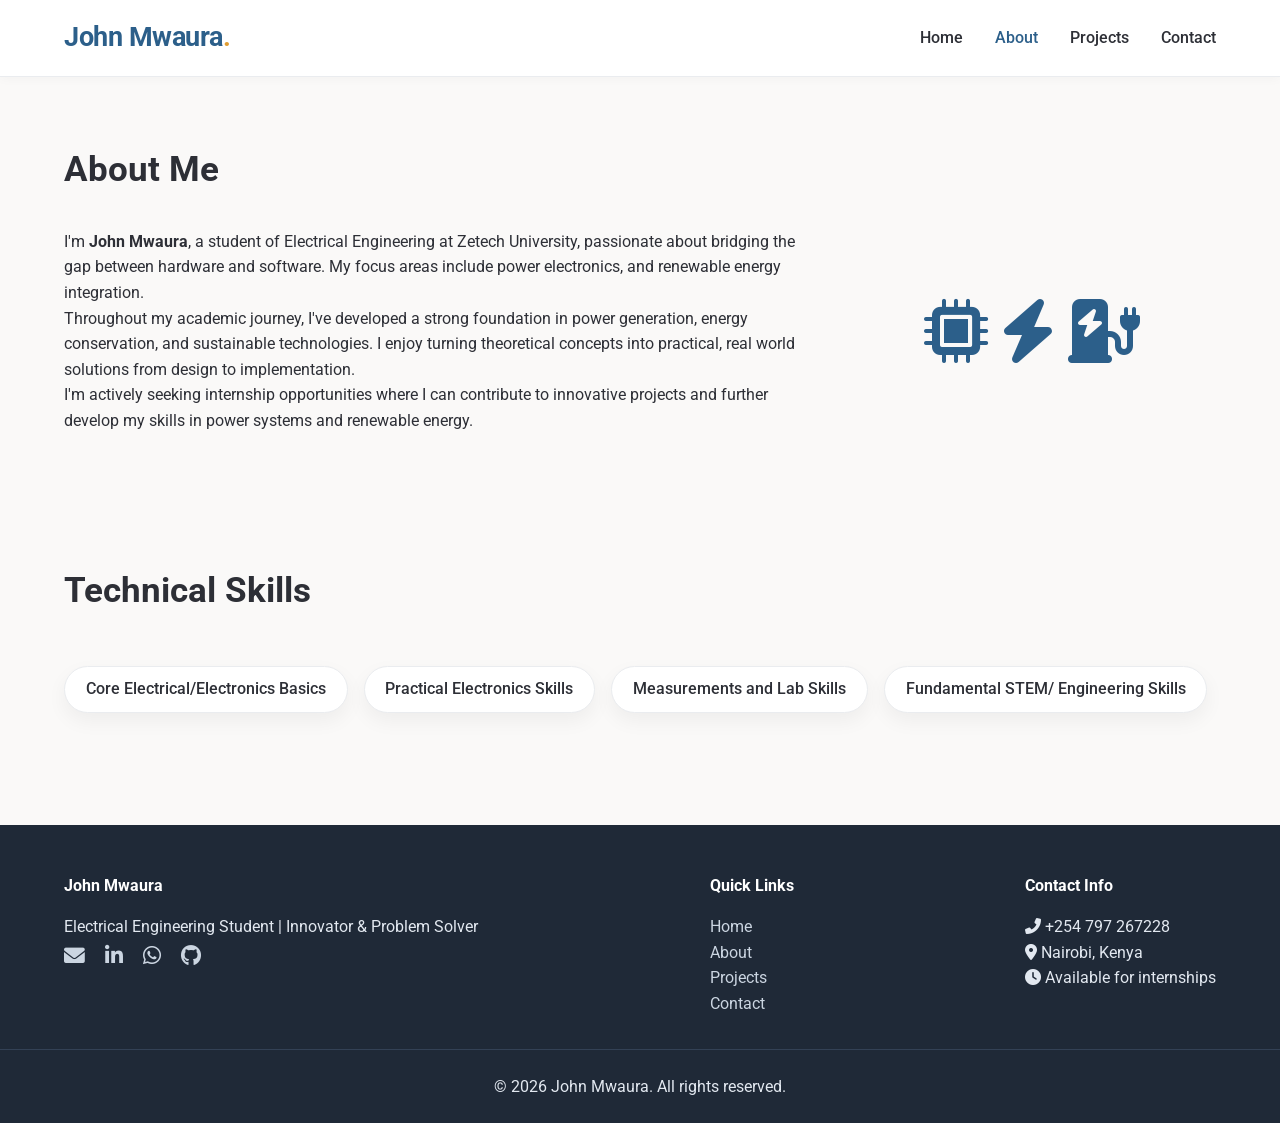
==== about.html @ 508e1bda "initial commit - EEE-portfolio" ====
<!DOCTYPE html>
<html lang="en">
<head>
    <meta charset="UTF-8">
    <meta name="viewport" content="width=device-width, initial-scale=1.0, viewport-fit=cover">
    <title>About Me | John Mwaura - Electrical Engineering Portfolio</title>
    <link rel="stylesheet" href="css/style.css">
    <link rel="icon" type="image/x-icon" href="assets/favicon.ico">
    <link rel="stylesheet" href="https://cdnjs.cloudflare.com/ajax/libs/font-awesome/6.0.0-beta3/css/all.min.css">
    <link href="https://fonts.googleapis.com/css2?family=Roboto:wght@300;400;500;700&family=Lato:wght@300;400;700&display=swap" rel="stylesheet">
</head>
<body>

    <header class="main-header">
        <div class="container nav-container">
            <div class="logo">
                <a href="index.html">John Mwaura<span class="dot">.</span></a>
            </div>
            <nav class="navbar">
                <ul class="nav-menu" id="navMenu">
                    <li><a href="index.html" class="nav-link">Home</a></li>
                    <li><a href="about.html" class="nav-link active">About</a></li>
                    <li><a href="projects.html" class="nav-link">Projects</a></li>
                    <li><a href="contact.html" class="nav-link">Contact</a></li>
                </ul>
                <div class="hamburger" id="hamburger">
                    <i class="fas fa-bars"></i>
                </div>
            </nav>
        </div>
    </header>

    <main>
        <!-- About Me Section -->
        <section class="page-section about-section">
            <div class="container">
                <h2 class="section-title scroll-fade">About Me</h2>
                <div class="about-content">
                    <div class="about-text scroll-fade">
                        <p>I'm <strong>John Mwaura</strong>, a student of Electrical Engineering at Zetech University, passionate about bridging the gap between hardware and software. My focus areas include power electronics, and renewable energy integration.</p>
                        <p>Throughout my academic journey, I've developed a strong foundation in power generation, energy conservation, and sustainable technologies. I enjoy turning theoretical concepts into practical, real world solutions from design to implementation.</p>
                        <p>I'm actively seeking internship opportunities where I can contribute to innovative projects and further develop my skills in power systems and renewable energy.</p>
                    </div>
                    <div class="about-image scroll-fade">
                        <i class="fas fa-microchip"></i>
                        <i class="fas fa-bolt"></i>
                        <i class="fas fa-charging-station"></i>
                    </div>
                </div>
            </div>
        </section>

        <!-- Skills Section (Badges/Pills) -->
        <section id="skills" class="page-section skills-section">
            <div class="container">
                <h2 class="section-title scroll-fade">Technical Skills</h2>
                <div class="skills-grid">
                    <div class="skill-card scroll-fade"><span>Core Electrical/Electronics Basics</span></div>
                    <div class="skill-card scroll-fade"><span>Practical Electronics Skills</span></div>
                    <div class="skill-card scroll-fade"><span>Measurements and Lab Skills</span></div>
                    <div class="skill-card scroll-fade"><span>Fundamental STEM/ Engineering Skills</span></div>
                </div>
            </div>
        </section>
    </main>

    <footer class="main-footer">
        <div class="container footer-container">
            <div class="footer-col">
                <h4>John Mwaura</h4>
                <p>Electrical Engineering Student | Innovator & Problem Solver</p>
                <div class="social-icons">
                    <a href="mailto:johnym802@gmail.com" aria-label="Email"><i class="fas fa-envelope"></i></a>
                    <a href="https://www.linkedin.com/in/john-mwaura-43797a3a8/" aria-label="LinkedIn"><i class="fab fa-linkedin-in"></i></a>
                    <a href="https://wa.me/+254797267228" aria-label="WhatsApp"><i class="fab fa-whatsapp"></i></a>
                    <a href="https://github.com/Johnycodes-995" aria-label="GitHub"><i class="fab fa-github"></i></a>
                </div>
            </div>
            <div class="footer-col">
                <h4>Quick Links</h4>
                <ul>
                    <li><a href="index.html">Home</a></li>
                    <li><a href="about.html">About</a></li>
                    <li><a href="projects.html">Projects</a></li>
                    <li><a href="contact.html">Contact</a></li>
                </ul>
            </div>
            <div class="footer-col">
                <h4>Contact Info</h4>
                <p><i class="fas fa-phone-alt"></i> +254 797 267228</p>
                <p><i class="fas fa-map-marker-alt"></i> Nairobi, Kenya</p>
                <p><i class="fas fa-clock"></i> Available for internships</p>
            </div>
        </div>
        <div class="footer-bottom">
            <p>&copy; <span id="currentYear"></span> John Mwaura. All rights reserved.</p>
        </div>
    </footer>

    <script src="js/script.js"></script>
    <script>
        document.getElementById('currentYear').innerText = new Date().getFullYear();
        const hamburger = document.getElementById('hamburger');
        const navMenu = document.getElementById('navMenu');
        if (hamburger) {
            hamburger.addEventListener('click', () => navMenu.classList.toggle('active'));
        }
    </script>
</body>
</html>
---- css/style.css ----
/* ========== GLOBAL RESET & VARIABLES ========== */
* {
    margin: 0;
    padding: 0;
    box-sizing: border-box;
}

:root {
    --bg-light: #faf9f8;
    --bg-white: #ffffff;
    --text-dark: #2d2f36;
    --text-muted: #5a5e6a;
    --primary: #2c5f8a;
    --primary-dark: #1e3e5c;
    --accent: #e09d32;
    --success: #2e7d64;
    --error: #c44536;
    --border-light: #eaecef;
    --shadow-sm: 0 8px 20px rgba(0, 0, 0, 0.05);
    --shadow-md: 0 12px 28px rgba(0, 0, 0, 0.08);
    --transition: all 0.3s ease;
}

body {
    font-family: 'Roboto', 'Lato', sans-serif;
    background: var(--bg-light);
    color: var(--text-dark);
    line-height: 1.6;
    scroll-behavior: smooth;
}

.container {
    width: 90%;
    max-width: 1200px;
    margin: 0 auto;
}

/* ========== HEADER & NAV ========== */
.main-header {
    background: var(--bg-white);
    box-shadow: 0 2px 10px rgba(0, 0, 0, 0.03);
    position: sticky;
    top: 0;
    z-index: 1000;
    backdrop-filter: blur(2px);
    border-bottom: 1px solid var(--border-light);
}

.nav-container {
    display: flex;
    justify-content: space-between;
    align-items: center;
    padding: 1rem 0;
}

.logo a {
    font-size: 1.7rem;
    font-weight: 700;
    color: var(--primary);
    text-decoration: none;
    letter-spacing: -0.5px;
}

.dot {
    color: var(--accent);
}

.nav-menu {
    display: flex;
    list-style: none;
    gap: 2rem;
}

.nav-link {
    text-decoration: none;
    font-weight: 500;
    color: var(--text-dark);
    transition: var(--transition);
}

.nav-link:hover, .nav-link.active {
    color: var(--primary);
}

.hamburger {
    display: none;
    font-size: 1.6rem;
    cursor: pointer;
    color: var(--primary);
}

/* ========== BUTTONS ========== */
.btn {
    display: inline-block;
    padding: 0.8rem 1.8rem;
    border-radius: 40px;
    font-weight: 500;
    text-decoration: none;
    transition: var(--transition);
    cursor: pointer;
    border: none;
    font-size: 1rem;
}

.btn-primary {
    background: var(--primary);
    color: white;
    box-shadow: var(--shadow-sm);
}

.btn-primary:hover {
    background: var(--primary-dark);
    transform: translateY(-2px);
}

/* ========== HERO SECTION (INDEX) ========== */
.hero {
    padding: 5rem 0;
    background: linear-gradient(135deg, #ffffff 0%, #f4f7fc 100%);
}

.hero-content {
    display: flex;
    align-items: center;
    justify-content: space-between;
    gap: 2rem;
    flex-wrap: wrap;
}

.hero-text {
    flex: 1;
}

.hero-text h1 {
    font-size: 3.2rem;
    font-weight: 700;
    color: var(--primary-dark);
    margin-bottom: 0.5rem;
}

.hero-title {
    font-size: 1.5rem;
    color: var(--accent);
    font-weight: 500;
    margin-bottom: 1rem;
}

.hero-tagline {
    font-size: 1.1rem;
    color: var(--text-muted);
    margin-bottom: 2rem;
}

.hero-illustration i {
    font-size: 8rem;
    color: var(--primary);
    opacity: 0.7;
}

/* preview cards */
.preview-section {
    padding: 4rem 0;
}

.preview-grid {
    display: grid;
    grid-template-columns: repeat(auto-fit, minmax(260px, 1fr));
    gap: 2rem;
}

.preview-card {
    background: white;
    padding: 2rem;
    border-radius: 20px;
    box-shadow: var(--shadow-sm);
    transition: var(--transition);
    text-align: center;
}

.preview-card:hover {
    transform: translateY(-5px);
    box-shadow: var(--shadow-md);
}

.preview-card i {
    font-size: 2.5rem;
    color: var(--primary);
    margin-bottom: 1rem;
}

.link-arrow {
    color: var(--primary);
    text-decoration: none;
    font-weight: 500;
}

/* ========== ABOUT PAGE ========== */
.page-section {
    padding: 4rem 0;
}

.section-title {
    font-size: 2.2rem;
    margin-bottom: 2rem;
    position: relative;
    display: inline-block;
}

.about-content {
    display: flex;
    gap: 3rem;
    align-items: center;
    flex-wrap: wrap;
}

.about-text {
    flex: 2;
}

.about-image {
    flex: 1;
    text-align: center;
    font-size: 4rem;
    color: var(--primary);
    display: flex;
    gap: 1rem;
    justify-content: center;
}

/* Skills badges */
.skills-grid {
    display: flex;
    flex-wrap: wrap;
    gap: 1rem;
    margin-top: 1rem;
}

.skill-card {
    background: white;
    padding: 0.6rem 1.3rem;
    border-radius: 40px;
    font-weight: 500;
    box-shadow: var(--shadow-sm);
    transition: var(--transition);
    border: 1px solid var(--border-light);
}

.skill-card:hover {
    transform: scale(1.02);
    border-color: var(--primary);
}

/* ========== PROJECTS GRID ========== */
.projects-grid {
    display: grid;
    grid-template-columns: repeat(auto-fill, minmax(320px, 1fr));
    gap: 2rem;
    margin-top: 2rem;
}

.project-card {
    background: white;
    border-radius: 24px;
    overflow: hidden;
    box-shadow: var(--shadow-sm);
    transition: var(--transition);
    cursor: pointer;
}

.project-card:hover {
    transform: translateY(-5px);
    box-shadow: var(--shadow-md);
}

.project-img {
    width: 100%;
    height: 200px;
    object-fit: cover;
    background: #d9e2ec;
    cursor: pointer;
    transition: 0.2s;
}

.project-info {
    padding: 1.5rem;
}

.project-info h3 {
    font-size: 1.4rem;
    margin-bottom: 0.5rem;
}

.expandable-details {
    max-height: 0;
    overflow: hidden;
    transition: max-height 0.4s ease-out;
    background: #f9fafb;
    margin-top: 1rem;
    padding: 0 1rem;
    border-radius: 16px;
}

.project-card.expanded .expandable-details {
    max-height: 300px;
    padding: 1rem;
}

/* Lightbox Modal */
.modal {
    display: none;
    position: fixed;
    z-index: 2000;
    left: 0;
    top: 0;
    width: 100%;
    height: 100%;
    background-color: rgba(0,0,0,0.85);
    justify-content: center;
    align-items: center;
}
.modal-content {
    max-width: 90%;
    max-height: 90%;
    border-radius: 12px;
}
.close-modal {
    position: absolute;
    top: 25px;
    right: 35px;
    color: #fff;
    font-size: 40px;
    font-weight: bold;
    cursor: pointer;
}

/* ========== CONTACT FORM ========== */
.contact-wrapper {
    display: flex;
    gap: 3rem;
    flex-wrap: wrap;
}
.contact-info, .contact-form-container {
    flex: 1;
}
.form-group {
    margin-bottom: 1.5rem;
}
.form-group label {
    display: block;
    margin-bottom: 0.5rem;
    font-weight: 500;
}
.form-group input, .form-group textarea {
    width: 100%;
    padding: 0.8rem 1rem;
    border: 1px solid var(--border-light);
    border-radius: 12px;
    font-family: inherit;
    transition: 0.2s;
}
.form-group input:focus, .form-group textarea:focus {
    outline: none;
    border-color: var(--primary);
}
.feedback-message {
    margin-top: 1rem;
    font-weight: 500;
}
.success {
    color: var(--success);
}
.error {
    color: var(--error);
}

/* ========== FOOTER ========== */
.main-footer {
    background: #1f2937;
    color: #e2e8f0;
    padding-top: 3rem;
    margin-top: 3rem;
}
.footer-container {
    display: flex;
    flex-wrap: wrap;
    gap: 2rem;
    justify-content: space-between;
}
.footer-col h4 {
    color: white;
    margin-bottom: 1rem;
}
.footer-col ul {
    list-style: none;
}
.footer-col a {
    color: #cbd5e1;
    text-decoration: none;
}
.social-icons a {
    display: inline-block;
    margin-right: 1rem;
    font-size: 1.3rem;
    color: #cbd5e1;
}
.footer-bottom {
    text-align: center;
    padding: 1.5rem 0;
    border-top: 1px solid #334155;
    margin-top: 2rem;
}

/* ========== ANIMATIONS ========== */
.scroll-fade {
    opacity: 0;
    transform: translateY(20px);
    transition: opacity 0.6s ease, transform 0.6s ease;
}
.scroll-fade.visible {
    opacity: 1;
    transform: translateY(0);
}
.fade-in-up {
    animation: fadeUp 0.8s ease forwards;
}
@keyframes fadeUp {
    from { opacity: 0; transform: translateY(30px);}
    to { opacity: 1; transform: translateY(0);}
}

/* ========== RESPONSIVE ========== */
@media (max-width: 768px) {
    .hamburger {
        display: block;
    }
    .nav-menu {
        position: fixed;
        left: -100%;
        top: 70px;
        flex-direction: column;
        background: white;
        width: 100%;
        text-align: center;
        transition: 0.3s;
        padding: 2rem 0;
        box-shadow: 0 10px 20px rgba(0,0,0,0.05);
        gap: 1.5rem;
    }
    .nav-menu.active {
        left: 0;
    }
    .hero-text h1 {
        font-size: 2.2rem;
    }
    .hero-illustration i {
        font-size: 5rem;
    }
}
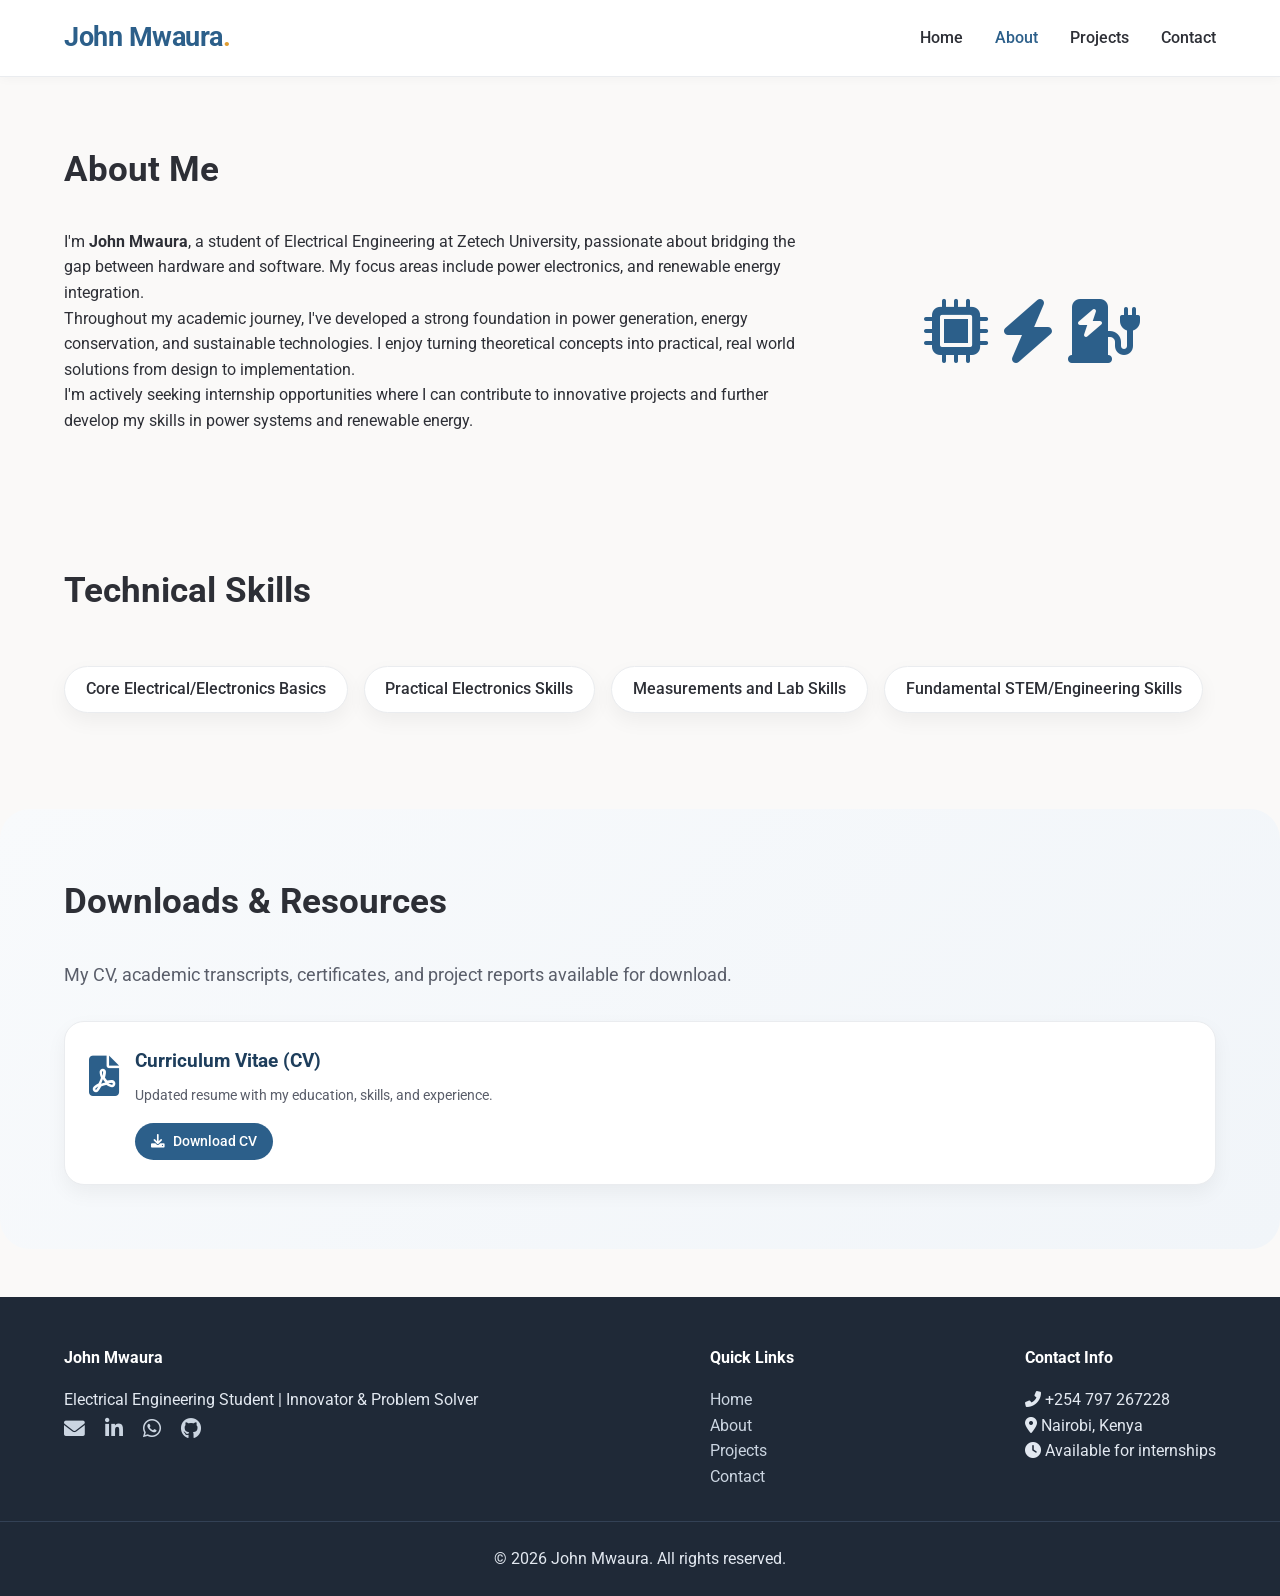
==== commit 6f99b9a6: "updated portfolio" ====
--- a/about.html
+++ b/about.html
@@ -58,7 +58,30 @@
                     <div class="skill-card scroll-fade"><span>Core Electrical/Electronics Basics</span></div>
                     <div class="skill-card scroll-fade"><span>Practical Electronics Skills</span></div>
                     <div class="skill-card scroll-fade"><span>Measurements and Lab Skills</span></div>
-                    <div class="skill-card scroll-fade"><span>Fundamental STEM/ Engineering Skills</span></div>
+                    <div class="skill-card scroll-fade"><span>Fundamental STEM/Engineering Skills</span></div>
+                </div>
+            </div>
+        </section>
+
+        <!-- NEW: Downloadable Documents Section -->
+        <section id="documents" class="page-section documents-section">
+            <div class="container">
+                <h2 class="section-title scroll-fade"> Downloads & Resources</h2>
+                <p class="section-subtitle scroll-fade">My CV, academic transcripts, certificates, and project reports available for download.</p>
+                <div class="documents-grid">
+                    <!-- CV / Resume -->
+                    <div class="document-card scroll-fade">
+                        <div class="document-icon">
+                            <i class="fas fa-file-pdf"></i>
+                        </div>
+                        <div class="document-info">
+                            <h3>Curriculum Vitae (CV)</h3>
+                            <p>Updated resume with my education, skills, and experience.</p>
+                            <a href="assets/documents/CV2.docx" class="btn-download" download>
+                                <i class="fas fa-download"></i> Download CV
+                            </a>
+                        </div>
+                    </div>
                 </div>
             </div>
         </section>
--- a/css/style.css
+++ b/css/style.css
@@ -113,7 +113,7 @@
     transform: translateY(-2px);
 }
 
-/* ========== HERO SECTION (INDEX) ========== */
+/* ========== HERO SECTION ========== */
 .hero {
     padding: 5rem 0;
     background: linear-gradient(135deg, #ffffff 0%, #f4f7fc 100%);
@@ -206,6 +206,12 @@
     display: inline-block;
 }
 
+.section-subtitle {
+    color: var(--text-muted);
+    margin-bottom: 2rem;
+    font-size: 1.1rem;
+}
+
 .about-content {
     display: flex;
     gap: 3rem;
@@ -250,10 +256,80 @@
     border-color: var(--primary);
 }
 
+/* ========== DOWNLOADABLE DOCUMENTS SECTION ========== */
+.documents-section {
+    background: linear-gradient(135deg, #f8fafc 0%, #f1f5f9 100%);
+    border-radius: 30px;
+    margin: 2rem 0;
+}
+
+.documents-grid {
+    display: grid;
+    grid-template-columns: repeat(auto-fit, minmax(280px, 1fr));
+    gap: 1.5rem;
+}
+
+.document-card {
+    background: white;
+    border-radius: 20px;
+    padding: 1.5rem;
+    display: flex;
+    gap: 1rem;
+    align-items: flex-start;
+    transition: var(--transition);
+    box-shadow: var(--shadow-sm);
+    border: 1px solid var(--border-light);
+}
+
+.document-card:hover {
+    transform: translateY(-3px);
+    box-shadow: var(--shadow-md);
+}
+
+.document-icon {
+    font-size: 2.5rem;
+    color: var(--primary);
+}
+
+.document-info {
+    flex: 1;
+}
+
+.document-info h3 {
+    font-size: 1.2rem;
+    margin-bottom: 0.5rem;
+    color: var(--primary-dark);
+}
+
+.document-info p {
+    font-size: 0.85rem;
+    color: var(--text-muted);
+    margin-bottom: 1rem;
+}
+
+.btn-download {
+    display: inline-flex;
+    align-items: center;
+    gap: 0.5rem;
+    background: var(--primary);
+    color: white;
+    padding: 0.5rem 1rem;
+    border-radius: 30px;
+    text-decoration: none;
+    font-size: 0.85rem;
+    font-weight: 500;
+    transition: var(--transition);
+}
+
+.btn-download:hover {
+    background: var(--primary-dark);
+    transform: translateY(-2px);
+}
+
 /* ========== PROJECTS GRID ========== */
 .projects-grid {
     display: grid;
-    grid-template-columns: repeat(auto-fill, minmax(320px, 1fr));
+    grid-template-columns: repeat(auto-fill, minmax(350px, 1fr));
     gap: 2rem;
     margin-top: 2rem;
 }
@@ -264,7 +340,6 @@
     overflow: hidden;
     box-shadow: var(--shadow-sm);
     transition: var(--transition);
-    cursor: pointer;
 }
 
 .project-card:hover {
@@ -272,13 +347,113 @@
     box-shadow: var(--shadow-md);
 }
 
-.project-img {
+/* Gallery Container */
+.project-gallery {
+    position: relative;
     width: 100%;
-    height: 200px;
+    height: 250px;
+    overflow: hidden;
+    background: #1a1a2e;
+}
+
+.gallery-slides {
+    display: flex;
+    transition: transform 0.4s ease;
+    height: 100%;
+}
+
+.gallery-slide {
+    min-width: 100%;
+    height: 100%;
+    display: flex;
+    align-items: center;
+    justify-content: center;
+    background: #1a1a2e;
+}
+
+.gallery-slide img {
+    width: 100%;
+    height: 100%;
     object-fit: cover;
-    background: #d9e2ec;
-    cursor: pointer;
-    transition: 0.2s;
+    cursor: pointer;
+}
+
+.gallery-slide video {
+    width: 100%;
+    height: 100%;
+    object-fit: cover;
+    cursor: pointer;
+}
+
+/* Gallery Navigation Buttons */
+.gallery-btn {
+    position: absolute;
+    top: 50%;
+    transform: translateY(-50%);
+    background: rgba(0,0,0,0.6);
+    color: white;
+    border: none;
+    width: 40px;
+    height: 40px;
+    border-radius: 50%;
+    cursor: pointer;
+    transition: var(--transition);
+    z-index: 10;
+}
+
+.gallery-btn:hover {
+    background: var(--primary);
+}
+
+.gallery-prev {
+    left: 10px;
+}
+
+.gallery-next {
+    right: 10px;
+}
+
+/* Gallery Indicators */
+.gallery-indicators {
+    position: absolute;
+    bottom: 10px;
+    left: 0;
+    right: 0;
+    display: flex;
+    justify-content: center;
+    gap: 8px;
+    z-index: 10;
+}
+
+.indicator {
+    width: 8px;
+    height: 8px;
+    border-radius: 50%;
+    background: rgba(255,255,255,0.5);
+    cursor: pointer;
+    transition: var(--transition);
+}
+
+.indicator.active {
+    background: var(--accent);
+    width: 20px;
+    border-radius: 4px;
+}
+
+/* Media Type Badge */
+.media-badge {
+    position: absolute;
+    top: 10px;
+    right: 10px;
+    background: rgba(0,0,0,0.7);
+    color: white;
+    padding: 4px 8px;
+    border-radius: 20px;
+    font-size: 0.7rem;
+    display: flex;
+    align-items: center;
+    gap: 4px;
+    z-index: 10;
 }
 
 .project-info {
@@ -288,24 +463,64 @@
 .project-info h3 {
     font-size: 1.4rem;
     margin-bottom: 0.5rem;
-}
-
+    color: var(--primary-dark);
+}
+
+/* FIXED: Expandable details with internal scroll on mobile */
 .expandable-details {
     max-height: 0;
-    overflow: hidden;
+    overflow-y: auto;
     transition: max-height 0.4s ease-out;
     background: #f9fafb;
     margin-top: 1rem;
-    padding: 0 1rem;
     border-radius: 16px;
 }
 
+/* On mobile, allow internal scrolling for long content */
+@media (max-width: 768px) {
+    .project-card.expanded .expandable-details {
+        max-height: 250px;
+        overflow-y: auto;
+        -webkit-overflow-scrolling: touch;
+    }
+}
+
+@media (min-width: 769px) {
+    .project-card.expanded .expandable-details {
+        max-height: 300px;
+    }
+}
+
 .project-card.expanded .expandable-details {
-    max-height: 300px;
     padding: 1rem;
 }
 
-/* Lightbox Modal */
+.expandable-details p {
+    margin-bottom: 0.8rem;
+}
+
+.expandable-details strong {
+    color: var(--primary);
+}
+
+.btn-expand {
+    margin-top: 12px;
+    background: none;
+    border: none;
+    color: var(--primary);
+    cursor: pointer;
+    font-weight: 500;
+    font-size: 0.9rem;
+    transition: var(--transition);
+    width: 100%;
+    text-align: left;
+}
+
+.btn-expand:hover {
+    color: var(--accent);
+}
+
+/* ========== LIGHTBOX MODAL (Updated for Gallery) ========== */
 .modal {
     display: none;
     position: fixed;
@@ -314,23 +529,81 @@
     top: 0;
     width: 100%;
     height: 100%;
-    background-color: rgba(0,0,0,0.85);
+    background-color: rgba(0,0,0,0.95);
     justify-content: center;
     align-items: center;
 }
-.modal-content {
+
+.modal-content-container {
+    position: relative;
     max-width: 90%;
     max-height: 90%;
+}
+
+.modal-content {
+    max-width: 100%;
+    max-height: 90vh;
+    object-fit: contain;
+    border-radius: 8px;
+    display: none;
+}
+
+.modal-video {
+    max-width: 90vw;
+    max-height: 90vh;
+    display: none;
+}
+
+.modal-video video,
+.modal-video iframe {
+    width: 100%;
+    max-width: 800px;
+    height: auto;
+    min-height: 400px;
     border-radius: 12px;
 }
+
 .close-modal {
     position: absolute;
-    top: 25px;
+    top: 20px;
     right: 35px;
     color: #fff;
     font-size: 40px;
     font-weight: bold;
     cursor: pointer;
+    z-index: 2001;
+    transition: var(--transition);
+}
+
+.close-modal:hover {
+    color: var(--accent);
+}
+
+.modal-prev, .modal-next {
+    position: absolute;
+    top: 50%;
+    transform: translateY(-50%);
+    background: rgba(255,255,255,0.2);
+    color: white;
+    border: none;
+    width: 50px;
+    height: 50px;
+    border-radius: 50%;
+    cursor: pointer;
+    transition: var(--transition);
+    z-index: 2001;
+}
+
+.modal-prev {
+    left: 20px;
+}
+
+.modal-next {
+    right: 20px;
+}
+
+.modal-prev:hover, .modal-next:hover {
+    background: var(--primary);
 }
 
 /* ========== CONTACT FORM ========== */
@@ -455,4 +728,18 @@
     .hero-illustration i {
         font-size: 5rem;
     }
+    .projects-grid {
+        grid-template-columns: 1fr;
+    }
+    .documents-grid {
+        grid-template-columns: 1fr;
+    }
+    .modal-prev, .modal-next {
+        width: 35px;
+        height: 35px;
+    }
+    .modal-video video,
+    .modal-video iframe {
+        min-height: 250px;
+    }
 }
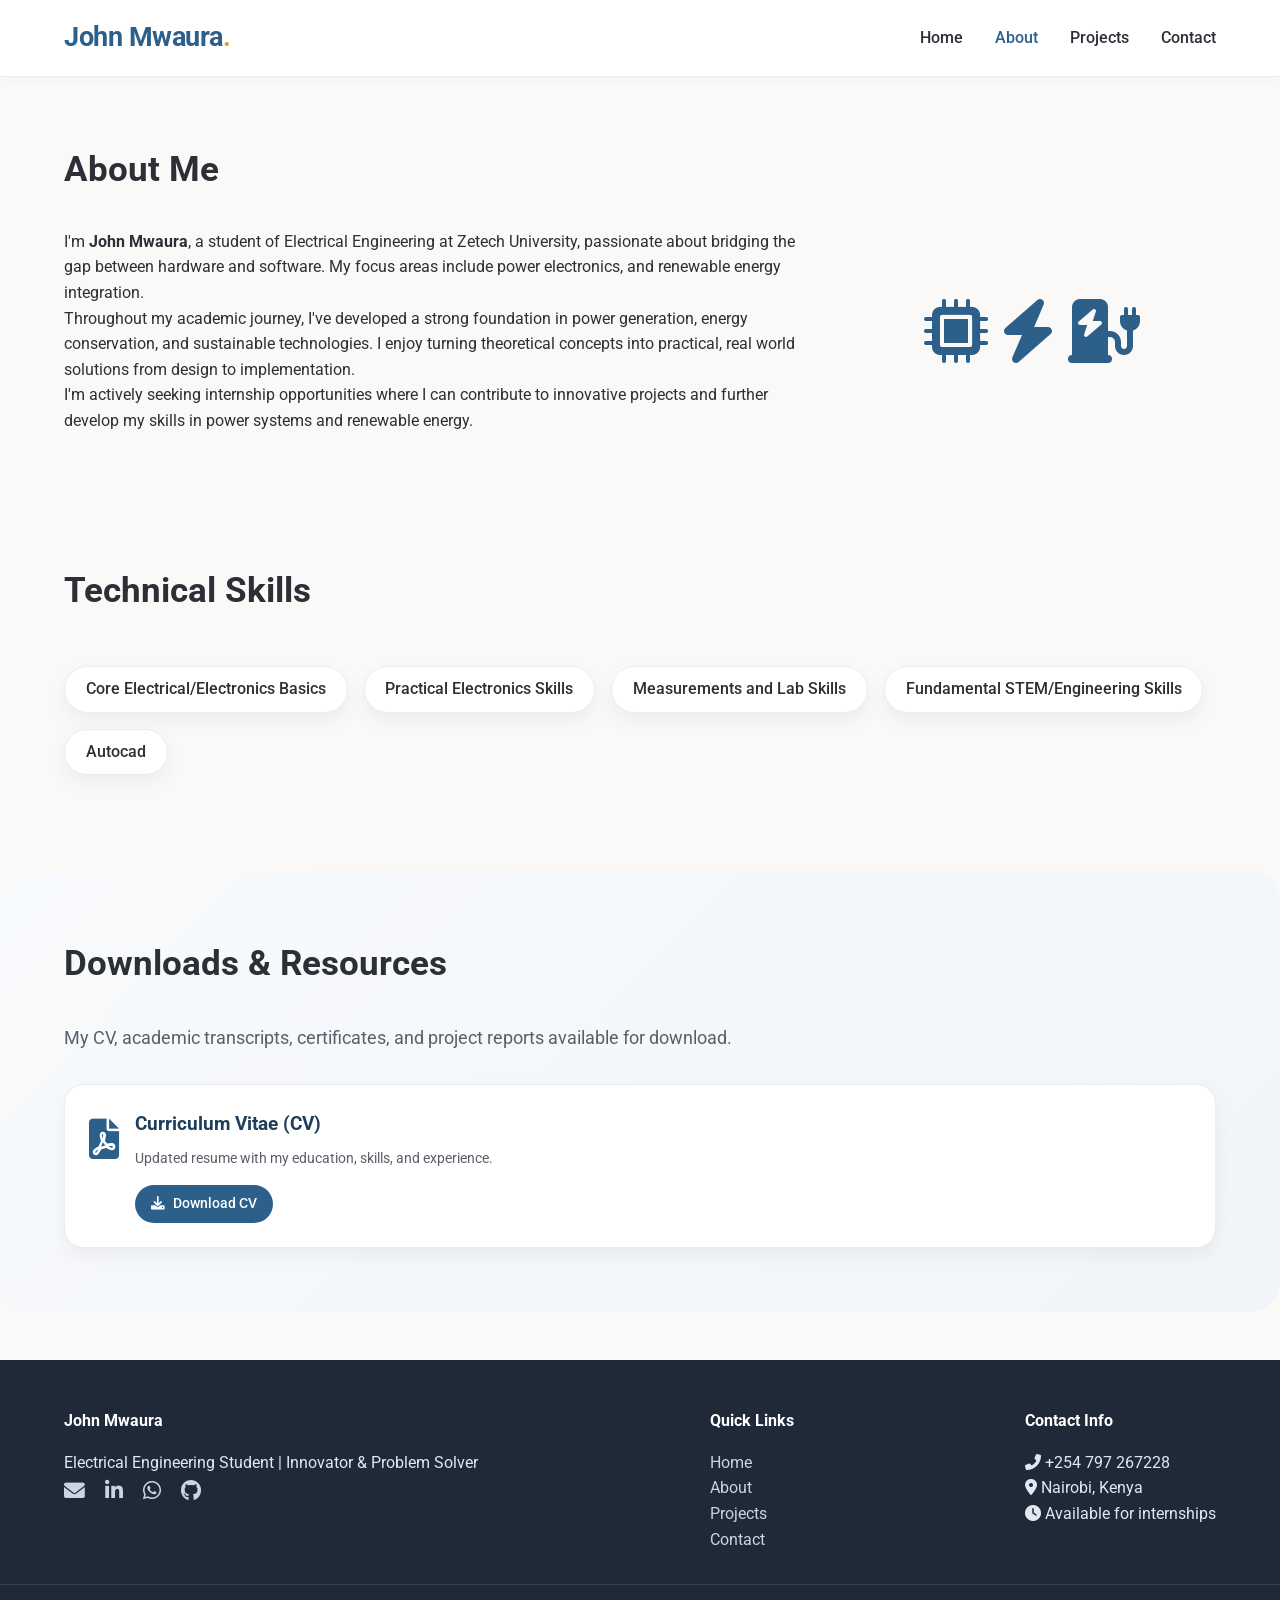
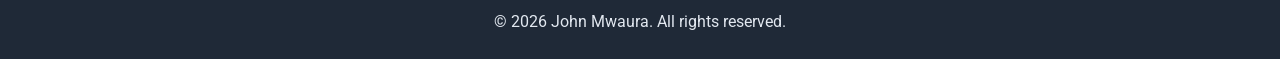
==== commit 1ca51c63: "updated skills" ====
--- a/about.html
+++ b/about.html
@@ -59,6 +59,7 @@
                     <div class="skill-card scroll-fade"><span>Practical Electronics Skills</span></div>
                     <div class="skill-card scroll-fade"><span>Measurements and Lab Skills</span></div>
                     <div class="skill-card scroll-fade"><span>Fundamental STEM/Engineering Skills</span></div>
+                    <div class="skill-card scroll-fade"><span>Autocad</span></div>
                 </div>
             </div>
         </section>
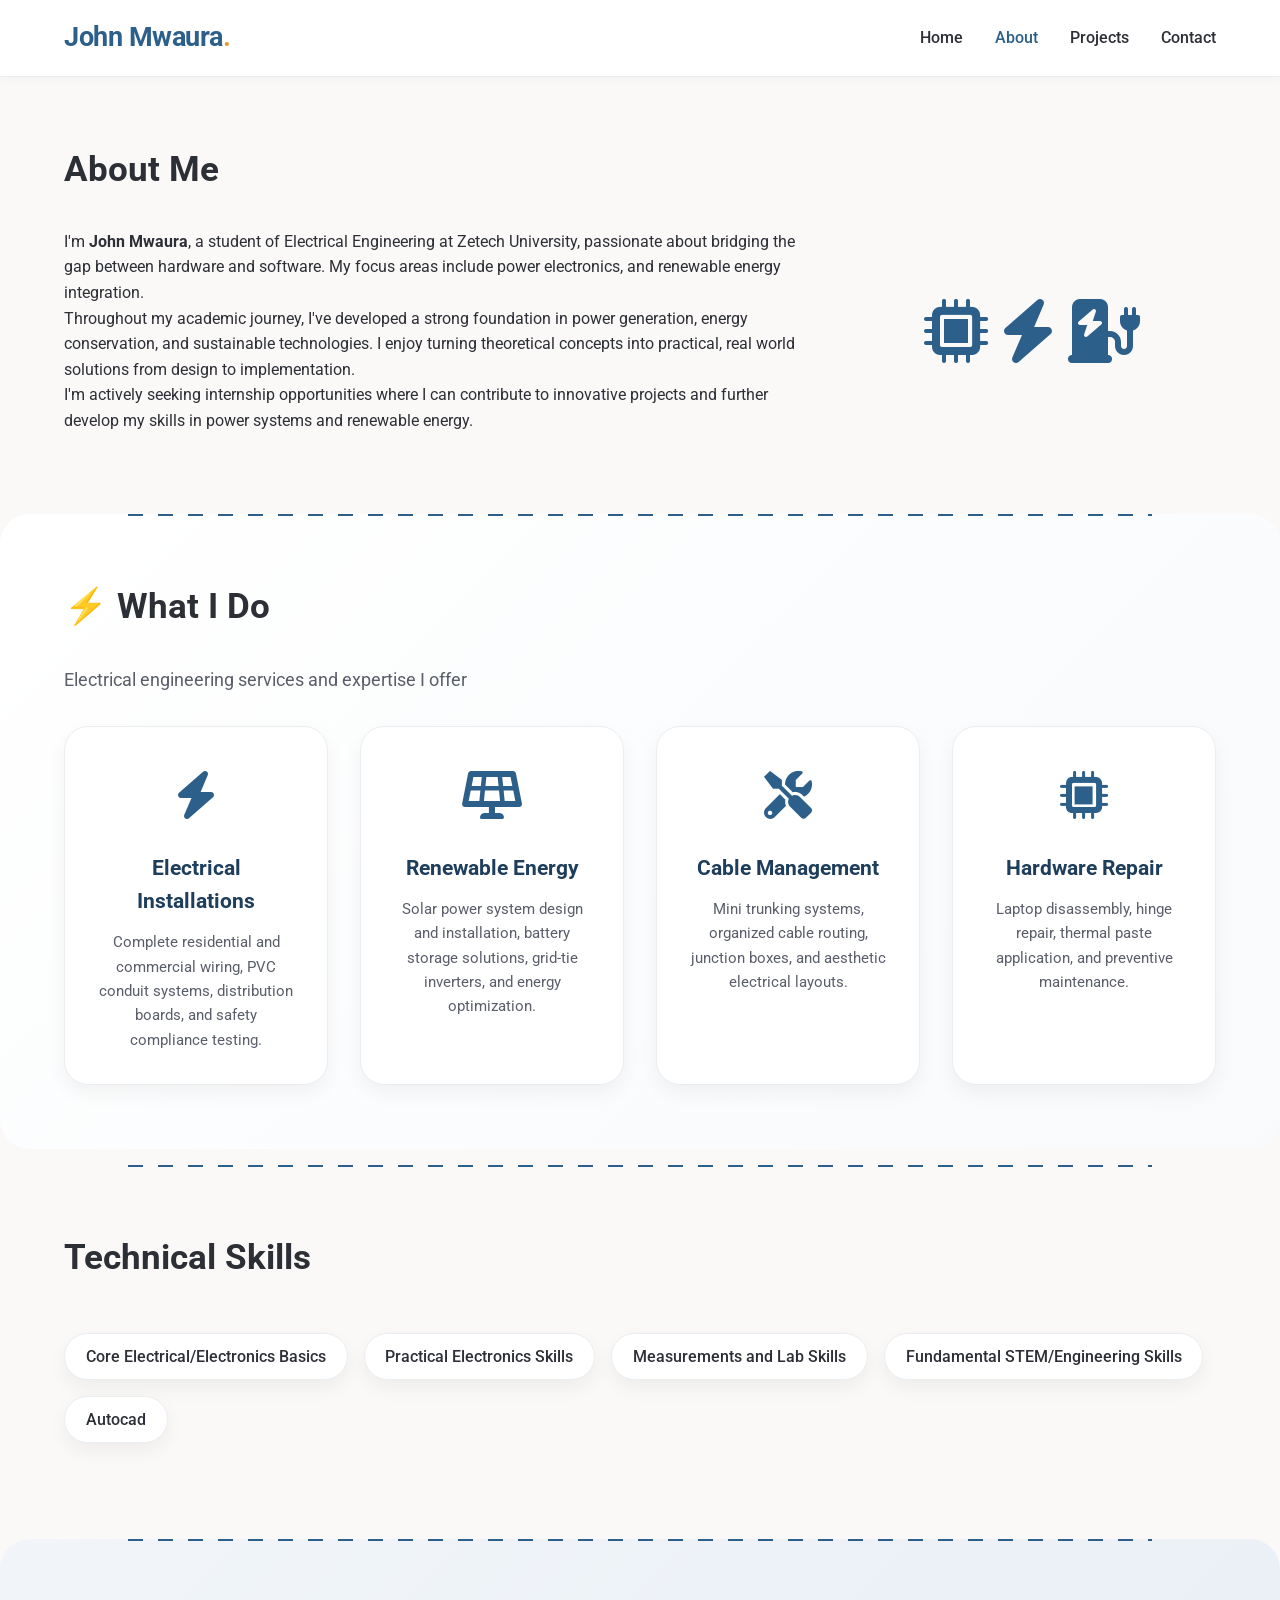
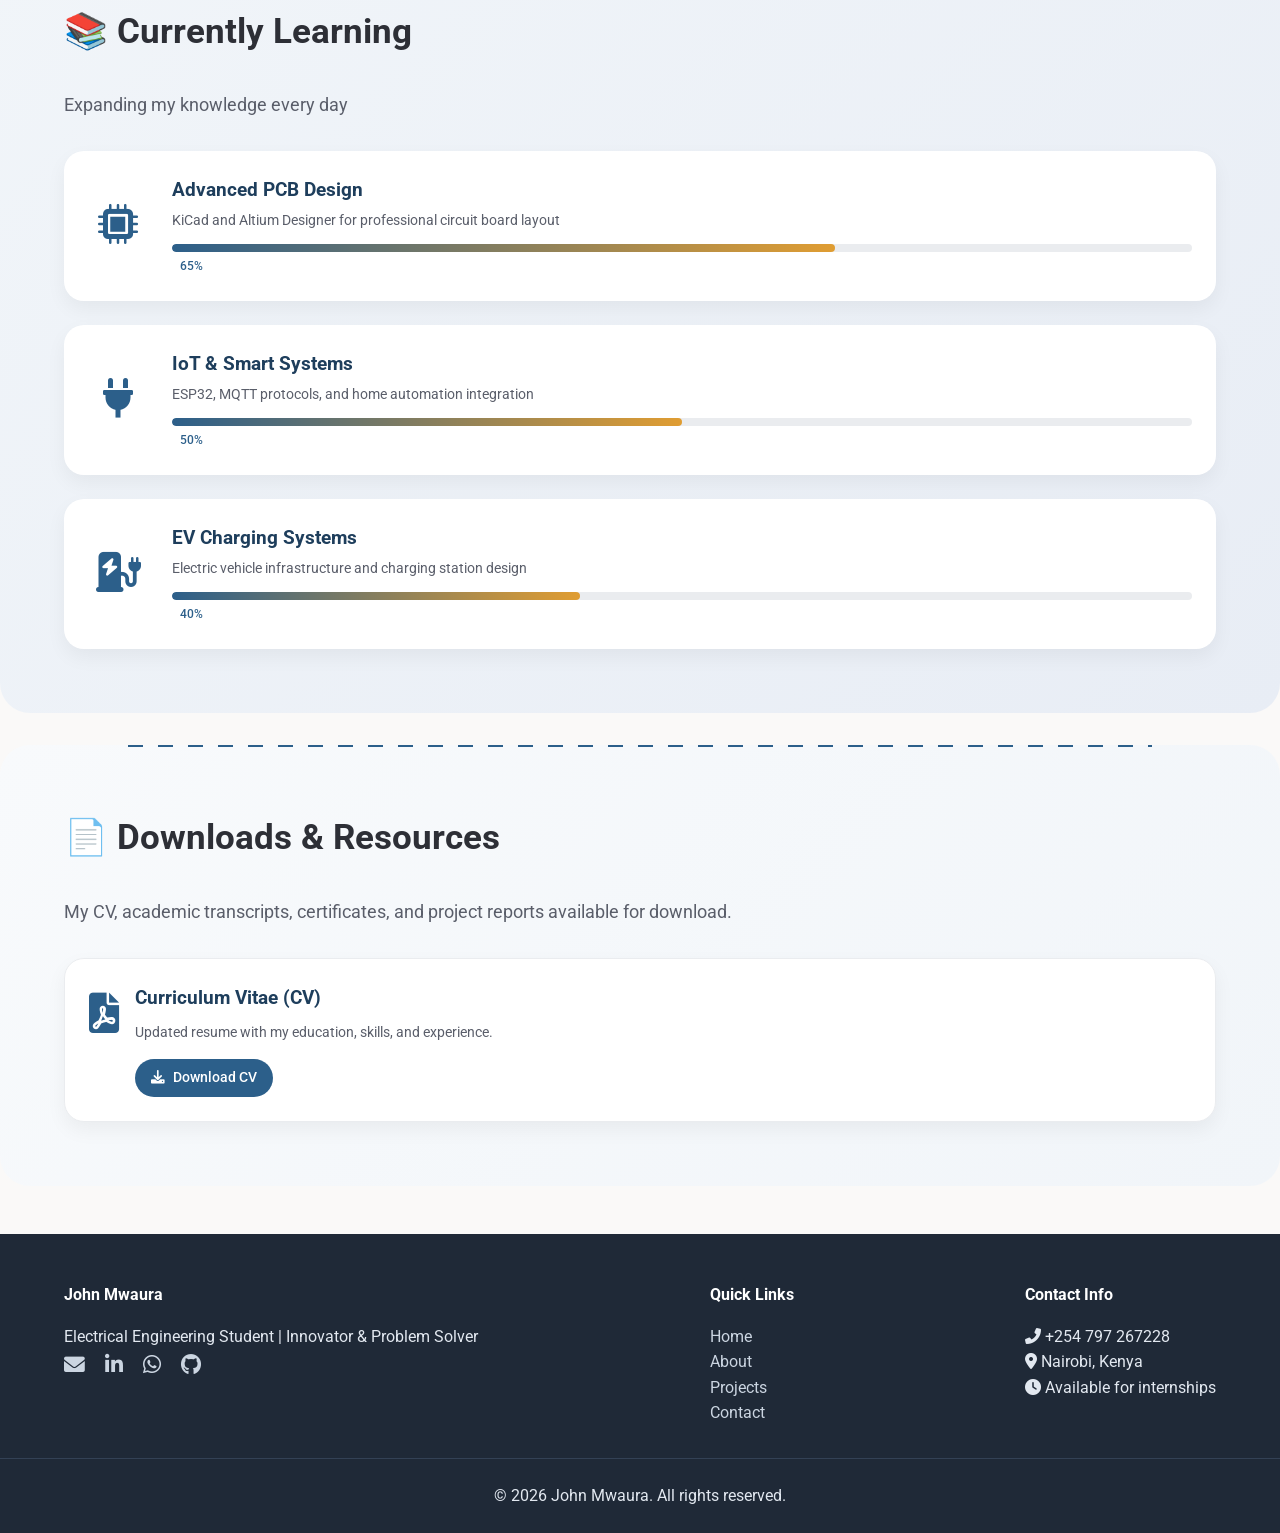
==== commit 2f8902ce: "add portfolio images and update files" ====
--- a/about.html
+++ b/about.html
@@ -50,6 +50,45 @@
             </div>
         </section>
 
+        <!-- NEW: What I Do Section -->
+        <section id="what-i-do" class="page-section services-section">
+            <div class="container">
+                <h2 class="section-title scroll-fade">⚡ What I Do</h2>
+                <p class="section-subtitle scroll-fade">Electrical engineering services and expertise I offer</p>
+                <div class="services-grid">
+                    <div class="service-card scroll-fade">
+                        <div class="service-icon">
+                            <i class="fas fa-bolt"></i>
+                            <div class="current-flow"></div>
+                        </div>
+                        <h3>Electrical Installations</h3>
+                        <p>Complete residential and commercial wiring, PVC conduit systems, distribution boards, and safety compliance testing.</p>
+                    </div>
+                    <div class="service-card scroll-fade">
+                        <div class="service-icon">
+                            <i class="fas fa-solar-panel"></i>
+                        </div>
+                        <h3>Renewable Energy</h3>
+                        <p>Solar power system design and installation, battery storage solutions, grid-tie inverters, and energy optimization.</p>
+                    </div>
+                    <div class="service-card scroll-fade">
+                        <div class="service-icon">
+                            <i class="fas fa-tools"></i>
+                        </div>
+                        <h3>Cable Management</h3>
+                        <p>Mini trunking systems, organized cable routing, junction boxes, and aesthetic electrical layouts.</p>
+                    </div>
+                    <div class="service-card scroll-fade">
+                        <div class="service-icon">
+                            <i class="fas fa-microchip"></i>
+                        </div>
+                        <h3>Hardware Repair</h3>
+                        <p>Laptop disassembly, hinge repair, thermal paste application, and preventive maintenance.</p>
+                    </div>
+                </div>
+            </div>
+        </section>
+
         <!-- Skills Section (Badges/Pills) -->
         <section id="skills" class="page-section skills-section">
             <div class="container">
@@ -64,13 +103,55 @@
             </div>
         </section>
 
-        <!-- NEW: Downloadable Documents Section -->
+        <!-- NEW: Currently Learning Section -->
+        <section id="learning" class="page-section learning-section">
+            <div class="container">
+                <h2 class="section-title scroll-fade">📚 Currently Learning</h2>
+                <p class="section-subtitle scroll-fade">Expanding my knowledge every day</p>
+                <div class="learning-container">
+                    <div class="learning-item scroll-fade">
+                        <div class="learning-icon"><i class="fas fa-microchip"></i></div>
+                        <div class="learning-content">
+                            <h3>Advanced PCB Design</h3>
+                            <p>KiCad and Altium Designer for professional circuit board layout</p>
+                            <div class="progress-bar">
+                                <div class="progress-fill" style="width: 65%"></div>
+                            </div>
+                            <span class="progress-label">65%</span>
+                        </div>
+                    </div>
+                    <div class="learning-item scroll-fade">
+                        <div class="learning-icon"><i class="fas fa-plug"></i></div>
+                        <div class="learning-content">
+                            <h3>IoT & Smart Systems</h3>
+                            <p>ESP32, MQTT protocols, and home automation integration</p>
+                            <div class="progress-bar">
+                                <div class="progress-fill" style="width: 50%"></div>
+                            </div>
+                            <span class="progress-label">50%</span>
+                        </div>
+                    </div>
+                    <div class="learning-item scroll-fade">
+                        <div class="learning-icon"><i class="fas fa-charging-station"></i></div>
+                        <div class="learning-content">
+                            <h3>EV Charging Systems</h3>
+                            <p>Electric vehicle infrastructure and charging station design</p>
+                            <div class="progress-bar">
+                                <div class="progress-fill" style="width: 40%"></div>
+                            </div>
+                            <span class="progress-label">40%</span>
+                        </div>
+                    </div>
+                </div>
+            </div>
+        </section>
+
+        <!-- Downloadable Documents Section -->
         <section id="documents" class="page-section documents-section">
             <div class="container">
-                <h2 class="section-title scroll-fade"> Downloads & Resources</h2>
+                <h2 class="section-title scroll-fade">📄 Downloads & Resources</h2>
                 <p class="section-subtitle scroll-fade">My CV, academic transcripts, certificates, and project reports available for download.</p>
                 <div class="documents-grid">
-                    <!-- CV / Resume -->
                     <div class="document-card scroll-fade">
                         <div class="document-icon">
                             <i class="fas fa-file-pdf"></i>
--- a/css/style.css
+++ b/css/style.css
@@ -742,4 +742,316 @@
     .modal-video iframe {
         min-height: 250px;
     }
+}
+/* ========== NEW: WHAT I DO SECTION ========== */
+.services-section {
+    background: linear-gradient(135deg, #ffffff 0%, #f8fafc 100%);
+    border-radius: 30px;
+    margin: 1rem 0;
+}
+
+.services-grid {
+    display: grid;
+    grid-template-columns: repeat(auto-fit, minmax(250px, 1fr));
+    gap: 2rem;
+    margin-top: 2rem;
+}
+
+.service-card {
+    background: white;
+    padding: 2rem;
+    border-radius: 24px;
+    text-align: center;
+    transition: var(--transition);
+    box-shadow: var(--shadow-sm);
+    border: 1px solid var(--border-light);
+    position: relative;
+    overflow: hidden;
+}
+
+.service-card:hover {
+    transform: translateY(-8px);
+    box-shadow: var(--shadow-md);
+    border-color: var(--primary);
+}
+
+.service-icon {
+    font-size: 3rem;
+    color: var(--primary);
+    margin-bottom: 1rem;
+    position: relative;
+    display: inline-block;
+}
+
+.service-card h3 {
+    font-size: 1.3rem;
+    margin-bottom: 0.75rem;
+    color: var(--primary-dark);
+}
+
+.service-card p {
+    color: var(--text-muted);
+    font-size: 0.95rem;
+}
+
+/* Current flow animation on service card hover */
+.service-card:hover .current-flow {
+    position: absolute;
+    bottom: 0;
+    left: 0;
+    width: 100%;
+    height: 3px;
+    background: linear-gradient(90deg, var(--primary), var(--accent), var(--primary));
+    animation: currentFlow 1.5s linear infinite;
+}
+
+@keyframes currentFlow {
+    0% { transform: translateX(-100%); }
+    100% { transform: translateX(100%); }
+}
+
+/* ========== NEW: CURRENTLY LEARNING SECTION ========== */
+.learning-section {
+    background: linear-gradient(135deg, #f1f5f9 0%, #e8edf5 100%);
+    border-radius: 30px;
+    margin: 2rem 0;
+}
+
+.learning-container {
+    display: flex;
+    flex-direction: column;
+    gap: 1.5rem;
+    margin-top: 2rem;
+}
+
+.learning-item {
+    display: flex;
+    gap: 1.5rem;
+    align-items: center;
+    background: white;
+    padding: 1.5rem;
+    border-radius: 20px;
+    transition: var(--transition);
+    box-shadow: var(--shadow-sm);
+}
+
+.learning-item:hover {
+    transform: translateX(8px);
+    box-shadow: var(--shadow-md);
+}
+
+.learning-icon {
+    font-size: 2.5rem;
+    color: var(--primary);
+    min-width: 60px;
+    text-align: center;
+}
+
+.learning-content {
+    flex: 1;
+}
+
+.learning-content h3 {
+    font-size: 1.2rem;
+    margin-bottom: 0.25rem;
+    color: var(--primary-dark);
+}
+
+.learning-content p {
+    font-size: 0.85rem;
+    color: var(--text-muted);
+    margin-bottom: 0.75rem;
+}
+
+.progress-bar {
+    width: 100%;
+    height: 8px;
+    background: var(--border-light);
+    border-radius: 10px;
+    overflow: hidden;
+    margin-top: 0.5rem;
+}
+
+.progress-fill {
+    height: 100%;
+    background: linear-gradient(90deg, var(--primary), var(--accent));
+    border-radius: 10px;
+    position: relative;
+    animation: fillProgress 1s ease-out;
+}
+
+@keyframes fillProgress {
+    from { width: 0; }
+    to { width: var(--target-width); }
+}
+
+.progress-label {
+    font-size: 0.75rem;
+    color: var(--primary);
+    margin-left: 0.5rem;
+    font-weight: 500;
+}
+
+/* ========== EE-THEMED ANIMATIONS ========== */
+
+/* Oscilloscope wave divider between sections */
+.page-section:not(:first-child) {
+    position: relative;
+}
+
+.page-section:not(:first-child)::before {
+    content: '';
+    position: absolute;
+    top: 0;
+    left: 10%;
+    width: 80%;
+    height: 2px;
+    background: repeating-linear-gradient(90deg, var(--primary) 0px, var(--primary) 15px, transparent 15px, transparent 30px);
+    animation: oscillate 2s linear infinite;
+}
+
+@keyframes oscillate {
+    0%, 100% { opacity: 0.3; }
+    50% { opacity: 1; }
+}
+
+/* Pulse effect on skill badges */
+.skill-card {
+    position: relative;
+    overflow: hidden;
+}
+
+.skill-card::after {
+    content: '';
+    position: absolute;
+    top: 50%;
+    left: 50%;
+    width: 0;
+    height: 0;
+    border-radius: 50%;
+    background: rgba(44, 95, 138, 0.2);
+    transform: translate(-50%, -50%);
+    transition: width 0.6s, height 0.6s;
+}
+
+.skill-card:hover::after {
+    width: 100%;
+    height: 100%;
+}
+
+/* Transformer spin on icon hover */
+.about-image i, .service-icon i, .learning-icon i {
+    transition: transform 0.4s ease;
+    display: inline-block;
+}
+
+.about-image i:hover, .service-icon i:hover, .learning-icon i:hover {
+    transform: rotate(15deg) scale(1.1);
+}
+
+/* Circuit trace border animation on project cards */
+.project-card {
+    position: relative;
+}
+
+.project-card::before {
+    content: '';
+    position: absolute;
+    top: 0;
+    left: 0;
+    right: 0;
+    bottom: 0;
+    border-radius: 24px;
+    padding: 2px;
+    background: linear-gradient(135deg, var(--primary), transparent, var(--accent));
+    mask: linear-gradient(#fff 0 0) content-box, linear-gradient(#fff 0 0);
+    -webkit-mask: linear-gradient(#fff 0 0) content-box, linear-gradient(#fff 0 0);
+    -webkit-mask-composite: xor;
+    mask-composite: exclude;
+    opacity: 0;
+    transition: opacity 0.4s ease;
+    pointer-events: none;
+}
+
+.project-card:hover::before {
+    opacity: 1;
+}
+
+/* Voltage meter fill animation for scroll reveal */
+.scroll-fade.visible {
+    animation: voltageRise 0.8s ease forwards;
+}
+
+@keyframes voltageRise {
+    0% {
+        opacity: 0;
+        transform: translateY(20px);
+        filter: brightness(0.8);
+    }
+    100% {
+        opacity: 1;
+        transform: translateY(0);
+        filter: brightness(1);
+    }
+}
+
+/* Subtle glow on active elements */
+.btn-primary:active, .gallery-btn:active {
+    animation: buttonPulse 0.3s ease;
+}
+
+@keyframes buttonPulse {
+    0% { transform: scale(1); box-shadow: 0 0 0 0 var(--primary); }
+    50% { transform: scale(0.98); box-shadow: 0 0 0 5px rgba(44, 95, 138, 0.3); }
+    100% { transform: scale(1); box-shadow: 0 0 0 0 var(--primary); }
+}
+
+/* Document card hover effect */
+.document-card {
+    position: relative;
+    overflow: hidden;
+}
+
+.document-card::after {
+    content: '⚡';
+    position: absolute;
+    bottom: -20px;
+    right: -20px;
+    font-size: 3rem;
+    opacity: 0;
+    transition: all 0.4s ease;
+    color: var(--primary);
+}
+
+.document-card:hover::after {
+    opacity: 0.1;
+    bottom: -10px;
+    right: -10px;
+}
+
+/* Responsive adjustments for new sections */
+@media (max-width: 768px) {
+    .services-grid {
+        grid-template-columns: 1fr;
+    }
+    
+    .learning-item {
+        flex-direction: column;
+        text-align: center;
+    }
+    
+    .learning-icon {
+        margin-bottom: 0.5rem;
+    }
+    
+    .progress-label {
+        display: block;
+        text-align: right;
+        margin-top: 0.25rem;
+    }
+    
+    .page-section:not(:first-child)::before {
+        left: 5%;
+        width: 90%;
+    }
 }
